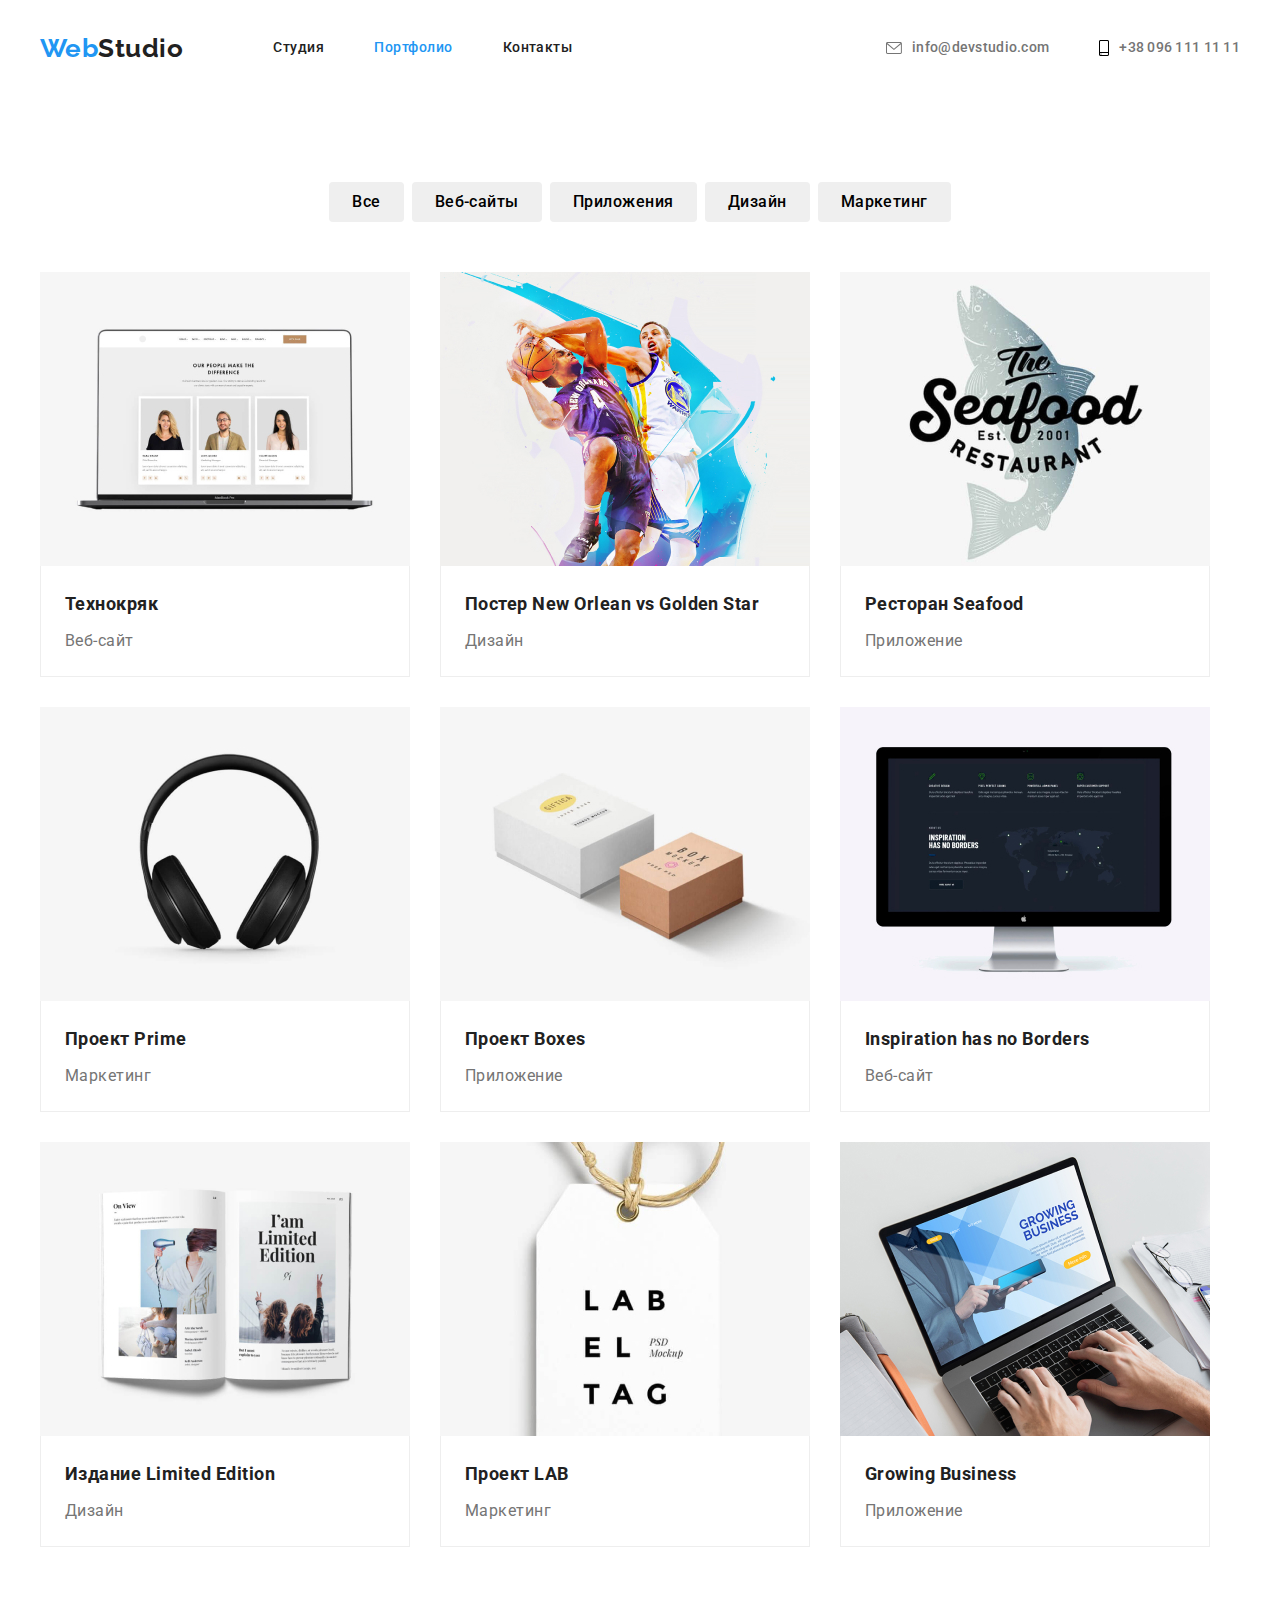
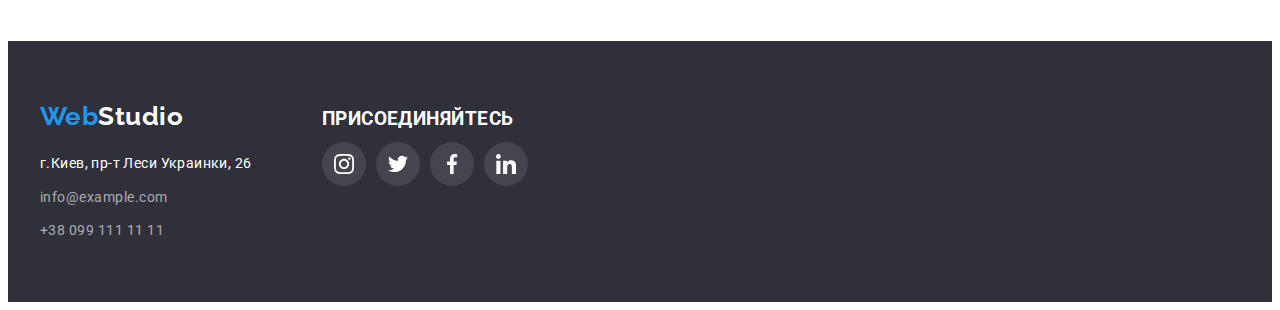
==== portfolio.html @ 66d0132d "добавлены папки" ====
<!DOCTYPE html>
<html lang="en">
<head>
    <meta charset="UTF-8">
    <meta http-equiv="X-UA-Compatible" content="IE=edge">
    <meta name="viewport" content="width=device-width, initial-scale=1.0">
    <title>portfolio</title>
   
    <link href="https://fonts.googleapis.com/css2?family=Raleway:wght@700&family=Roboto:wght@400;500;700;900&display=swap"
        rel="stylesheet">
    <link rel="stylesheet" href="./css/styles.css" />
</head>
<body>
<!--шапка сайта-->


    <header class="main-nav">
        <div class="container header-container">
        <a href="/" class="logo">
            <span class="logo-web">Web</span><span class="logo-studio">Studio</span>
        </a>
        <nav>
            <ul class="site-nav list">
                <li class="item"><a href="./index.html" class="link">Студия</a></li>
                <li class="item"><a href="" class="link current">Портфолио</a></li>
                <li class="item"><a href="" class="link">Контакты</a></li>
            </ul>
        </nav>
        <ul class="auth-nav list">
            <li class="item"><a href="mailto:info@devstudio.com" class="link">
                    <svg class="icon-envel" width="16" height="12">
                        <use href="./image/icons.svg#icon-envelope"></use>
                    </svg>info@devstudio.com</a></li>
            
            <li class="item"><a href="tel:+380961111111" class="link"><svg class="icon-phone" width="10" height="16">
                        <use href="./image/icons.svg#icon-smartphone"></use>
                    </svg>+38 096 111 11 11</a></li>
        </ul>
        </div>
    </header>


<!--Основная часть сайта-->
<main>
    <!-- Фильтры -->
    <section class="section-portfolio">
<div class="container">
<ul class="filtrs list">
    <li class="filtrs-btn">
    <button type="button" class="button-portfolio">Все</button></li>
    <li class="filtrs-btn">
    <button type="button" class="button-portfolio">Веб-сайты</button></li>
    <li class="filtrs-btn">
    <button type="button" class="button-portfolio">Приложения</button></li>
    <li class="filtrs-btn">
    <button type="button" class="button-portfolio">Дизайн</button></li>
    <li class="filtrs-btn">
    <button type="button" class="button-portfolio">Маркетинг</button></li>
</ul>

<!-- Список проектов -->



    <h1 class="visually-hidden">Наши проекты</h1>
    <ul class="project-list list">
        <li class="element">
            <a href="" class="cards">
            <img src="./image/picter1.jpg" alt="монитор с изображением фото команды" width="370" />
        <div class="element-descr">
            <h2 class="title">Технокряк</h2>
        <p class="text">Веб-сайт</p>
        </div>
        </a>
        </li>
        <li class="element">
            <a href="" class="cards">
        <img src="./image/picture2.jpg" alt="картинка с изображением баскетбольных игроков" width="370" />
        <div class="element-descr"><h2 class="title">Постер New Orlean vs Golden Star</h2>
        <p class="text">Дизайн</p>
        </div>
            </a>
        </li>
        <li class="element">
            <a href="" class="cards">
            <img src="./image/picture3.jpg" alt="логотип рыбного ресторана" width="370" />
        <div class="element-descr"><h2 class="title">Ресторан Seafood</h2>
        <p class="text">Приложение</p>
        </div>
        </a>
        </li>
               <li class="element">
                <a href="" class="cards">
                    <img src="./image/picture4.jpg" alt="изображение наушников" width="370" />
        <div class="element-descr"><h2 class="title">Проект Prime</h2>
        <p class="text">Маркетинг</p>
        </div>
                </a>
        </li>
        
        <li class="element">
            <a href="" class="cards">
            <img src="./image/picture5.jpg" alt="две коробки разного размера" width="370" />
        <div class="element-descr">
            <h2 class="title">Проект Boxes</h2>
        <p class="text">Приложение</p>
        </div>
        </a>
        </li>
        
        <li class="element"><a href="" class="cards"><img src="./image/picture6.jpg" alt="монитор" width="370" />
        <div class="element-descr"><h2 class="title">Inspiration has no Borders</h2>
        <p class="text">Веб-сайт</p>
        </div>
        </a>
        </li>
        
        <li class="element"><a href="" class="cards"><img src="./image/picture7.jpg" alt="разворот журнала" width="370" />
        <div class="element-descr"><h2 class="title">Издание Limited Edition</h2>
        <p class="text">Дизайн</p>
        </div>
        </a>
        </li>
        
        <li class="element"><a href="" class="cards"><img src="./image/picture8.jpg" alt="лейба" width="370" />
        <div class="element-descr"><h2 class="title">Проект LAB</h2>
        <p class="text">Маркетинг</p>
        </div>
       </a>
    </li>
    
        <li class="element"><a href="" class="cards"><img src="./image/picture9.jpg" alt="ноутбук" width="370" />
        <div class="element-descr"><h2 class="title">Growing Business</h2>
        <p class="text">Приложение</p></div>
       </a>
        </li>
    </ul>
</div>
    </section>
</main>
<!-- Футер -->
<footer>

    <div class="container footer_container">
        <div class="footer-name">
            <a href="/" class="logo-foot">
                <span class="logo-web">Web</span><span class="logo-studio-white">Studio</span></a>


            <address class="addres">
                г.Киев, пр-т Леси Украинки, 26
            </address>
            <ul class="auth-footer list">
                <li class="contact"><a href="mailto:info@example.com" class="link">info@example.com</a></li>
                <li class="contact"><a href="tel:+380991111111" class="link">+38 099 111 11 11</a></li>
            </ul>
        </div>
        <div class="footer-networks">
            <h3 class="title-footer">Присоединяйтесь</h3>
            <ul class="footer-list list">
                <li class="footer-item">
                    <a href="" class="footer-link">
                        <svg class="footer-icon" width="20" height="20">
                            <use href="./image/icons.svg#icon-instagram-2"></use>
                        </svg>
                    </a>
                </li>
                <li class="footer-item">
                    <a href="" class="footer-link">
                        <svg class="footer-icon" width="20" height="20">
                            <use href="./image/icons.svg#icon-twitter-1"></use>
                        </svg>
                    </a>
                </li>
                <li class="footer-item">
                    <a href="" class="footer-link">
                        <svg class="footer-icon" width="20" height="20">
                            <use href="./image/icons.svg#icon-facebook-1"></use>
                        </svg>
                    </a>
                </li>
                <li class="footer-item">
                    <a href="" class="footer-link">
                        <svg class="footer-icon" width="20" height="20">
                            <use href="./image/icons.svg#icon-linkedin-1"></use>
                        </svg>
                    </a>
                </li>
            </ul>
        </div>


    </div>

</footer>
</body>
</html>
---- css/styles.css ----
/*цвет основного текста #212121*/
/*цвет вторичного текста #757575*/
/*цвет текста героя #FFFFFF*/
/*акцент #2196F3*/
/*белый #FFFFFF*/
/*цвет в подвале rgba(255, 255, 255, 0.6);8/
/*background верхней линии #FFFFFF*/
/*background шапки и подвала #2F303A*/
/*background наши особенности #E5E5E5*/
/*background наша команда #F5F4FA*/
:root {
  --primare-text-color: #757575;
  --title-text-color: #212121;
  --accent-color: #2196f3;
  --primare-white-color: #ffffff;
}

body {
  background-color: var(--primare-white-color);
  color: var(--primare-text-color);
  font-family: Roboto, sans-serif;
  letter-spacing: 00.03em;
}
.list {
  list-style: none;
  padding: 0;
  margin: 0;
}
p,
h1,
h2,
h3,
h4,
h5,
h6 {
  margin: 0;
}
ul {
  margin: 0;
  padding: 0;
}
.visually-hidden {
  position: absolute;
  white-space: nowrap;
  width: 1px;
  height: 1px;
  overflow: hidden;
  border: 0;
  padding: 0;
  clip: rect(0 0 0 0);
  clip-path: inset(50%);
  margin: -1px;
}
img {
  display: block;
  max-width: 100%;
  height: auto;
}
.container {
  margin-left: auto;
  margin-right: auto;
  /* background-color: teal; */
  width: 1200px;
  padding-right: 15px;
  padding-left: 15px;
  /* margin-bottom: 94px; */
}
.header-container {
  display: flex;
  align-items: center;
}
.main-nav {
  display: flex;
  align-items: center;
}
.site-nav {
  display: flex;
  align-items: center;
  /* margin-left: 93px; */
}
/* .site-nav .item {
  margin-right: 50px;}*/

.site-nav .item:not(:last-child) {
  margin-right: 50px;
}
/* Лого */
.logo {
  font-family: Raleway, sans-serif;
  font-weight: 700;
  font-size: 26px;
  line-height: 1.19;
  text-decoration: none;
  margin-right: 90px;
  /* margin-bottom: 25px; */
}

.logo-web {
  color: var(--accent-color);
  /* margin-bottom: 30px; */
}
.logo-studio {
  color: var(--title-text-color);
}
.logo-studio-white {
  color: #ffffff;
}

/* Site nav */
.site-nav .link {
  display: block;
  color: var(--title-text-color);
  font-family: Roboto;
  font-weight: 500;
  font-size: 14px;
  line-height: 1.14;
  text-decoration: none;
  padding-top: 32px;
  padding-bottom: 32px;
}
.site-nav .link:hover,
.site-nav .link:focus {
  color: var(--accent-color);
}
.site-nav .link.current {
  color: var(--accent-color);
}

.auth-nav {
  display: flex;
  margin-left: auto;
}
.auth-nav {
  display: flex;
}

.auth-nav .link {
  color: #757575;
  text-decoration: none;
  font-weight: 500;
  letter-spacing: 0.02em;
  font-size: 14px;
  line-height: 1.14;
  display: flex;
  align-items: center;
}
.auth-nav .item + .item {
  margin-left: 50px;
}
.auth-nav .item:not(:last-child) {
  margin-right: 50 px;
}

.auth-nav .link:hover,
.auth-nav .link:focus {
  color: var(--accent-color);
}
.icon-envel {
  fill: #757575;
  margin-right: 10px;
}
.icon-phone {
  margin-right: 10px;
}
.link:hover .icon-envel,
.link:focus .icon-envel {
  fill: var(--accent-color);
}
.link:hover .icon-phone,
.link:focus .icon-phone {
  fill: var(--accent-color);
}
.icon-phone:hover,
.icon-phone:focus {
  fill: var(--accent-color);
}
.auth-icon {
  margin-right: 10px;
}

/* background-repeat: no-repeat;
  background-size: contain;
  background-position: center;
  margin-right: 10px; */

/* Hero */
.hero {
  background-color: #2f303a;
  text-align: center;
  padding-top: 200px;
  padding-bottom: 200px;
  max-width: 1600px;
  height: 600px;
  background-image: linear-gradient(to right, rgba(47, 48, 58, 0.4), rgba(47, 48, 58, 0.4)),
    url(../image/fon.jpg);
  background-size: cover;
  background-repeat: no-repeat;
  background-position: center;
}
.hero-title {
  color: #ffffff;
  font-weight: 900;
  font-size: 44px;
  line-height: 1.36;

  text-transform: uppercase;
  margin-bottom: 30px;
  width: 696px;
  margin-left: auto;
  margin-right: auto;
}
/* Section */
.section-title {
  color: var(--title-text-color);
  font-weight: 700;
  font-size: 36px;
  line-height: 1.17;
  text-align: center;
  margin-top: 0;
  margin-bottom: 50px;
}
.section-features {
  padding-top: 94px;
  /* padding-bottom: 0; */
}
/*Features-list*/

.features-list {
  display: flex;
  /* margin-bottom: 94px;
  margin-left: 30px; */
}

.features-list .title {
  color: var(--title-text-color);
  font-weight: 700;
  font-size: 14px;
  line-height: 1.14;
  text-transform: uppercase;
  margin-top: 0;
  margin-bottom: 10px;
}
.features-list p {
  margin-top: 0;
  margin-bottom: 0;
  /* width: calc((100%-90px)/4); */
}
.features-list .text {
  font-size: 14px;
  line-height: 1.71;
  color: var(--primare-text-color);
}
.features-list .descr {
  width: 270px;
}
.features-list .descr:not(:last-child) {
  margin-right: 30px;
}
.feature-icons-list {
  display: flex;
  justify-content: center;
  border-radius: 4px;
  margin-bottom: 30px;
}
.feature-icons-list .feature-icons-item:not(:last-child) {
  margin-right: 30px;
}
.feature-icons-item {
  display: flex;
  background-color: #f5f4fa;
  height: 120px;
  align-items: center;
  justify-content: center;
  margin-bottom: 30px;
}

.work {
  display: flex;
  /* margin-bottom: 94px; */
}
.section-work {
  padding-bottom: 94px;
  padding-top: 94px;
}
.work .item {
  /* width: calc((100%-60px)/3); */
  width: 370px;
}
.work .item:not(:last-child) {
  margin-right: 30px;
}
/* Button */
.button {
  color: #ffffff;
  background-color: var(--accent-color);
  font-weight: 700;
  font-size: 16px;
  line-height: 1.87;
  cursor: pointer;
  font-family: inherit;

  border-radius: 4px;
  padding: 10px 32px;
  min-width: 200px;
  text-align: center;
  border: 1px solid transparent;
}
.button-portfolio {
  cursor: pointer;
  font-family: inherit;
  font-style: normal;
  font-weight: 500;
  font-size: 16px;
  line-height: 1.63;
  text-align: center;
  letter-spacing: 0.03em;
  border: 1px solid transparent;
  border-radius: 4px;
  padding: 6px 22px;
}
.button-portfolio:hover,
.button-portfolio:focus {
  color: var(--primare-white-color);
  background-color: var(--accent-color);

  box-shadow: 0px 3px 1px rgba(0, 0, 0, 0.1), 0px 1px 2px rgba(0, 0, 0, 0.08),
    0px 2px 2px rgba(0, 0, 0, 0.12);
}

/* Our team */
.section-team {
  background-color: #f5f4fa;
  padding-top: 94px;
  padding-bottom: 94px;
}
.team-list {
  display: flex;
  /* padding-top: 94px;
  padding-bottom: 94px; */
}
.team-list .member {
  font-weight: 500;
  font-size: 16px;
  line-height: 1.18;
  text-align: center;
  margin-bottom: 10px;
}
.team-list .text {
  font-weight: 400;
  font-size: 16px;
  line-height: 1.18;
  text-align: center;
  color: #757575;
  margin-bottom: 16px;
}
.team-list .item {
  /* padding-top: 186px;
  padding-bottom: 94px; */
  width: 270px;
  background: #ffffff;
  box-shadow: 0px 1px 3px rgba(0, 0, 0, 0.12), 0px 1px 1px rgba(0, 0, 0, 0.14),
    0px 2px 1px rgba(0, 0, 0, 0.2);
}
.team-list .item:not(:last-child) {
  margin-right: 30px;
}
.description {
  padding-top: 30px;
  padding-bottom: 30px;
}
.member-social-list {
  display: flex;
  justify-content: center;
}
.member-social-link {
  width: 44px;
  height: 44px;
  /* background-color: red; */
  border-radius: 50%;
  display: flex;
  align-items: center;
  justify-content: center;
}
.member-social-link:hover,
.member-social-link:focus {
  background-color: var(--accent-color);
}
.member-social-icon {
  fill: #afb1b8;
}
.member-social-link:hover .member-social-icon,
.member-social-link:focus .member-social-icon {
  fill: #ffffff;
}

/* .member-social-icon:hover,
.member-social-icon:focus {
  fill: #ffffff; */

.member-social-item + .member-social-item {
  margin-left: 10px;
}
/* постоянные клиенты */
.section-client {
  padding-bottom: 94px;
  padding-top: 94px;
}
.client-list {
  display: flex;
  justify-content: center;
}
.client-item {
  display: flex;
  width: 170px;
  height: 92px;

  background-color: #ffffff;
}
.client-link {
  display: flex;
  align-items: center;
  justify-content: center;
  width: 100%;
  height: 100%;
  border: 1px solid #afb1b8;
}
.client-icon {
  fill: #afb1b8;
}
.client-icon:hover,
.client-icon:focus {
  fill: var(--accent-color);
}

.client-list .client-item:not(:last-child) {
  margin-right: 30px;
}
.client-link:hover,
.client-link:focus {
  border-color: 4 px solid var(--accent-color);
}
.client-link:hover .client-icon,
.client-link:focus .client-icon {
  border-color: 4px solid var(--accent-color);
  fill: var(--accent-color);
}

/* Футер */
footer {
  background-color: #2f303a;
  padding-bottom: 60px;
  padding-top: 60px;
  display: flex;
}
.footer_container {
  display: flex;
  align-items: baseline;
  /* justify-content: flex-start; */
}
.footer-list {
  display: flex;
  justify-content: center;
  align-items: center;
  align-content: center;
  /* min-width: 206px;
  margin-left: 70px; */
  margin-top: 12px;
}

.logo-foot {
  display: block;
  margin-bottom: 20px;
  font-family: Raleway, sans-serif;
  font-weight: 700;
  font-size: 26px;
  line-height: 1.19;
  text-decoration: none;
}
.auth-footer .link {
  color: rgba(255, 255, 255, 0.6);

  font-weight: 400;
  font-size: 14px;
  line-height: 24px;
  text-decoration: none;
}
.auth-footer .link:hover,
.auth-footer .link:focus {
  color: var(--accent-color);
}
.addres {
  color: var(--primare-white-color);
  font-weight: 400;
  font-size: 14px;
  line-height: 1.71;
  letter-spacing: 0.03em;
  font-style: normal;
  margin-bottom: 9px;
}
.auth-footer .contact:not(:last-child) {
  margin-bottom: 9px;
}
.title-footer {
  color: #ffffff;
  text-transform: uppercase;
}
.footer-icon {
  fill: #ffffff;
}
.footer-list {
  display: flex;
  justify-content: center;
}
.footer-item {
  width: 44px;
  height: 44px;
}
.footer-link {
  display: flex;
  justify-content: center;
  align-items: center;
  border-radius: 50%;
  background-color: rgba(255, 255, 255, 0.1);
  width: 100%;
  height: 100%;
}
.footer-list {
  display: flex;
  justify-content: center;
  /* padding: 0;
  margin: 0; */
}

.footer-list .footer-item:not(:last-child) {
  margin-right: 10px;
}
.footer-name {
  display: block;
  margin-right: 70px;
}
.footer-networks {
  display: block;
  justify-content: center;
  align-items: center;
  align-content: center;
}
.footer-item .footer-link:hover,
.footer-item .footer-link:focus {
  background-color: var(--accent-color);
}
.footer-link:hover .footer-icon,
.footer-link:focus .footer-icon {
  fill: #ffffff;
}

/* Портфолио */

/* .project-list .title {
color: var(--title-text-color);
font-weight: 700;
font-size: 18px;
line-height: 2.0;
text-decoration: none;
} */
.section-portfolio {
  padding-top: 94px;
  /* margin-top: 94px; */
  padding-bottom: 94px;
}
.filtrs {
  display: flex;
  justify-content: center;

  /* background-color: green; */

  margin-bottom: 50px;
}
.filtrs .filtrs-btn:not(:last-child) {
  margin-right: 8px;
}

.project-list .text {
  color: #757575;
  font-weight: 400;
  font-size: 16px;
  line-height: 1.88;
  text-decoration: none;
}
.project-list .title {
  color: #212121;
  font-weight: 700;
  font-size: 18px;
  line-height: 2;
  text-decoration: none;
  margin-bottom: 4px;
}
.project-list {
  display: flex;
  flex-wrap: wrap;
  margin: -15px;

  /* background-color: chocolate; */
  /* margin-bottom: 94px; */
}
.element {
  /* width: calc((100%-60px) / 3); */
  /* margin-right: 30px; */
  margin: 15px;
  width: 370px;
  cursor: pointer;
  /* background-color: chartreuse; */
}
.element .element-descr {
  padding-left: 24px;
  padding-right: 24px;
  padding-top: 20px;
  padding-bottom: 20px;
  border-bottom: 1px solid #eeeeee;
  border-left: 1px solid #eeeeee;
  border-right: 1px solid #eeeeee;
}
/* .element:hover,
.element:focus {
  box-shadow: 0px 1px 1px rgba(0, 0, 0, 0.12), 0px 4px 4px rgba(0, 0, 0, 0.06),
    1px 4px 6px rgba(0, 0, 0, 0.16);
} */

.cards {
  text-decoration: none;
  display: block;
}
.cards:hover,
.cards:focus {
  box-shadow: 0px 1px 1px rgba(0, 0, 0, 0.12), 0px 4px 4px rgba(0, 0, 0, 0.06),
    1px 4px 6px rgba(0, 0, 0, 0.16);
}

/* .element:nth-child(3n) {
  margin-right: 0; */

/* .element:nth-last-child(-n + 3) {
  margin-bottom: 0;
} */
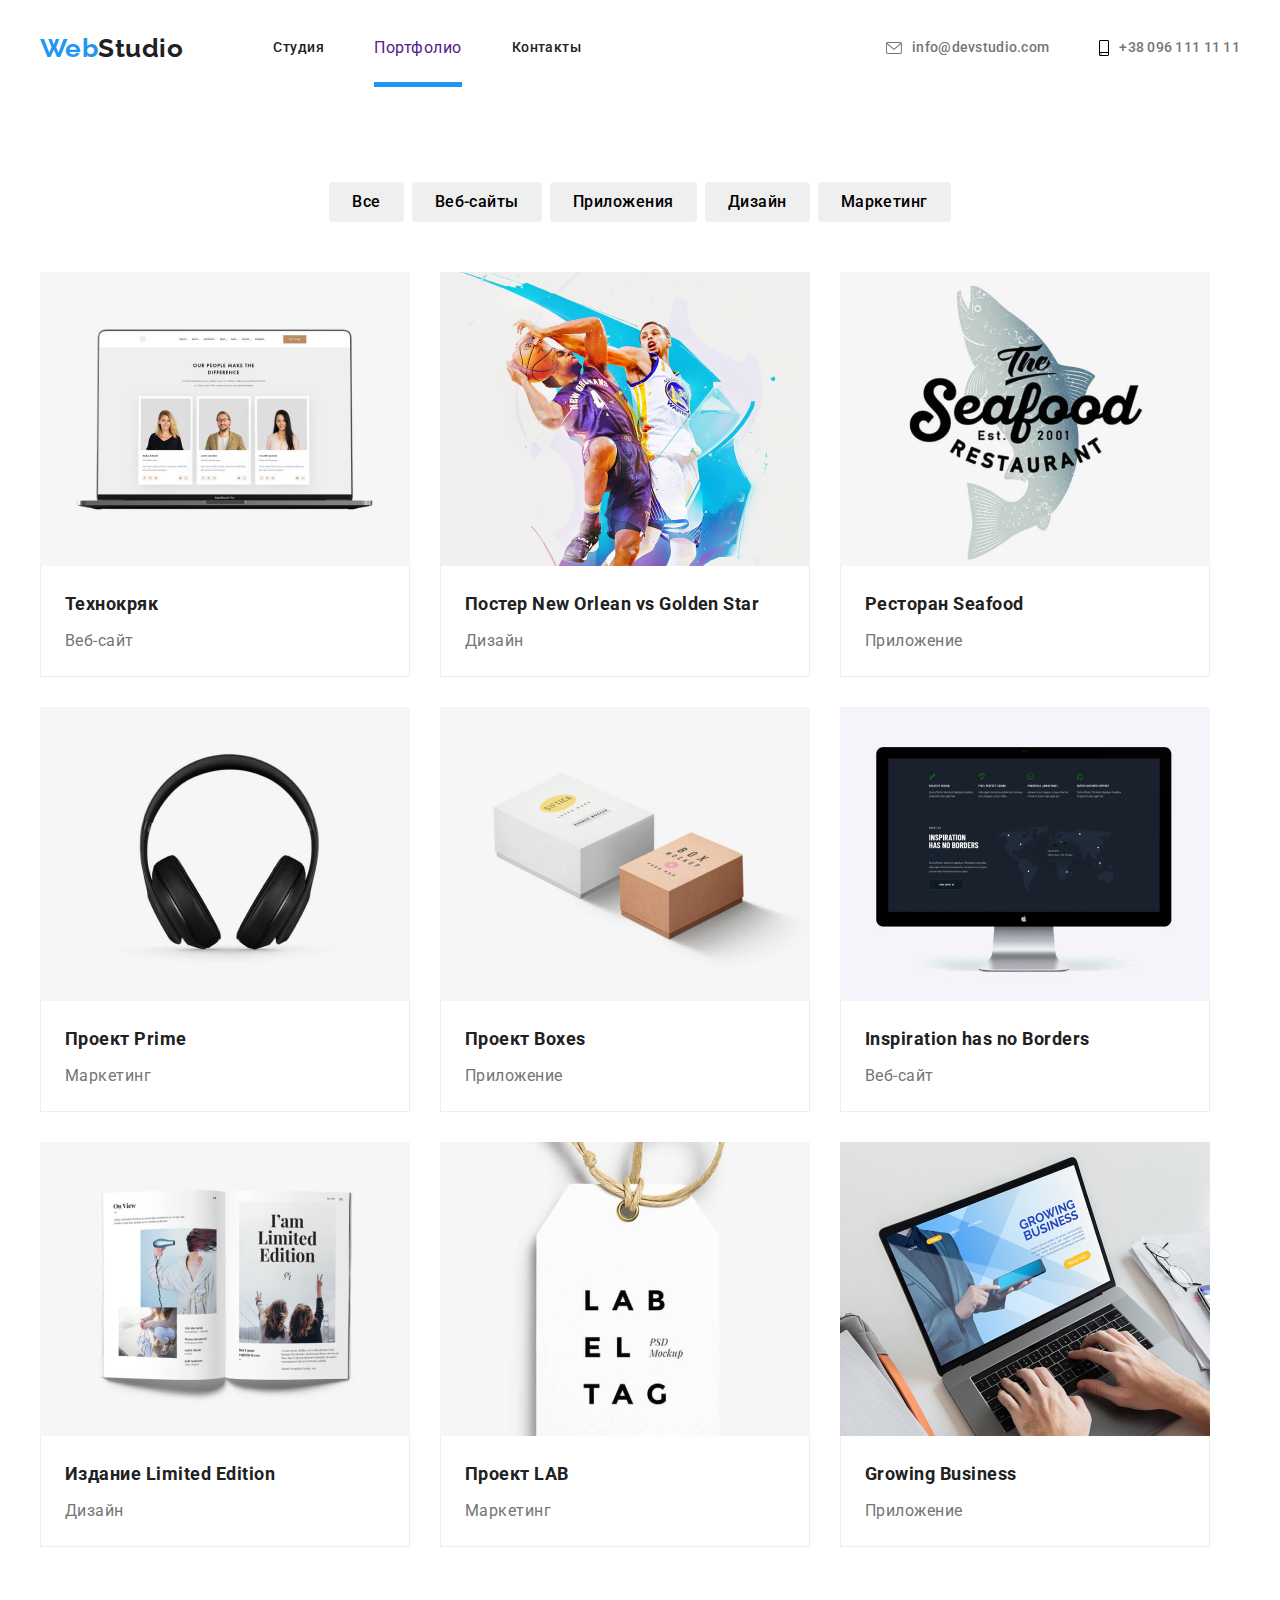
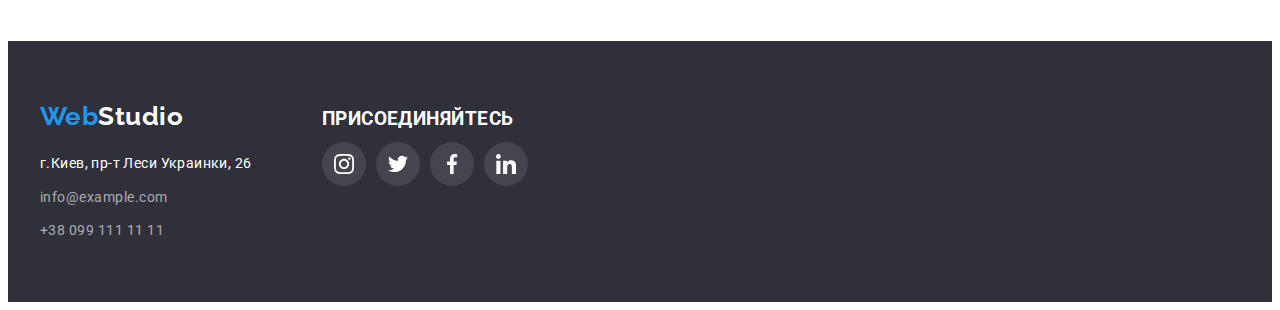
==== commit 5eccc8dd: "добавление подчеркивания в навигации на активной странице" ====
--- a/portfolio.html
+++ b/portfolio.html
@@ -22,7 +22,7 @@
         <nav>
             <ul class="site-nav list">
                 <li class="item"><a href="./index.html" class="link">Студия</a></li>
-                <li class="item"><a href="" class="link current">Портфолио</a></li>
+                <li class="item"><a href="" class="link-nav current">Портфолио</a></li>
                 <li class="item"><a href="" class="link">Контакты</a></li>
             </ul>
         </nav>
--- a/css/styles.css
+++ b/css/styles.css
@@ -122,8 +122,27 @@
 .site-nav .link:focus {
   color: var(--accent-color);
 }
+.site-nav .link-nav:hover,
+.site-nav .link-nav:focus {
+  color: var(--accent-color);
+}
 .site-nav .link.current {
   color: var(--accent-color);
+}
+.link-nav::after {
+  content: '';
+  position: absolute;
+  left: 0;
+  bottom: 0;
+  display: block;
+  width: 100%;
+  height: 5px;
+  background-color: var(--accent-color);
+}
+.link-nav {
+  position: relative;
+  text-decoration: none;
+  padding-bottom: 30px;
 }
 
 .auth-nav {
